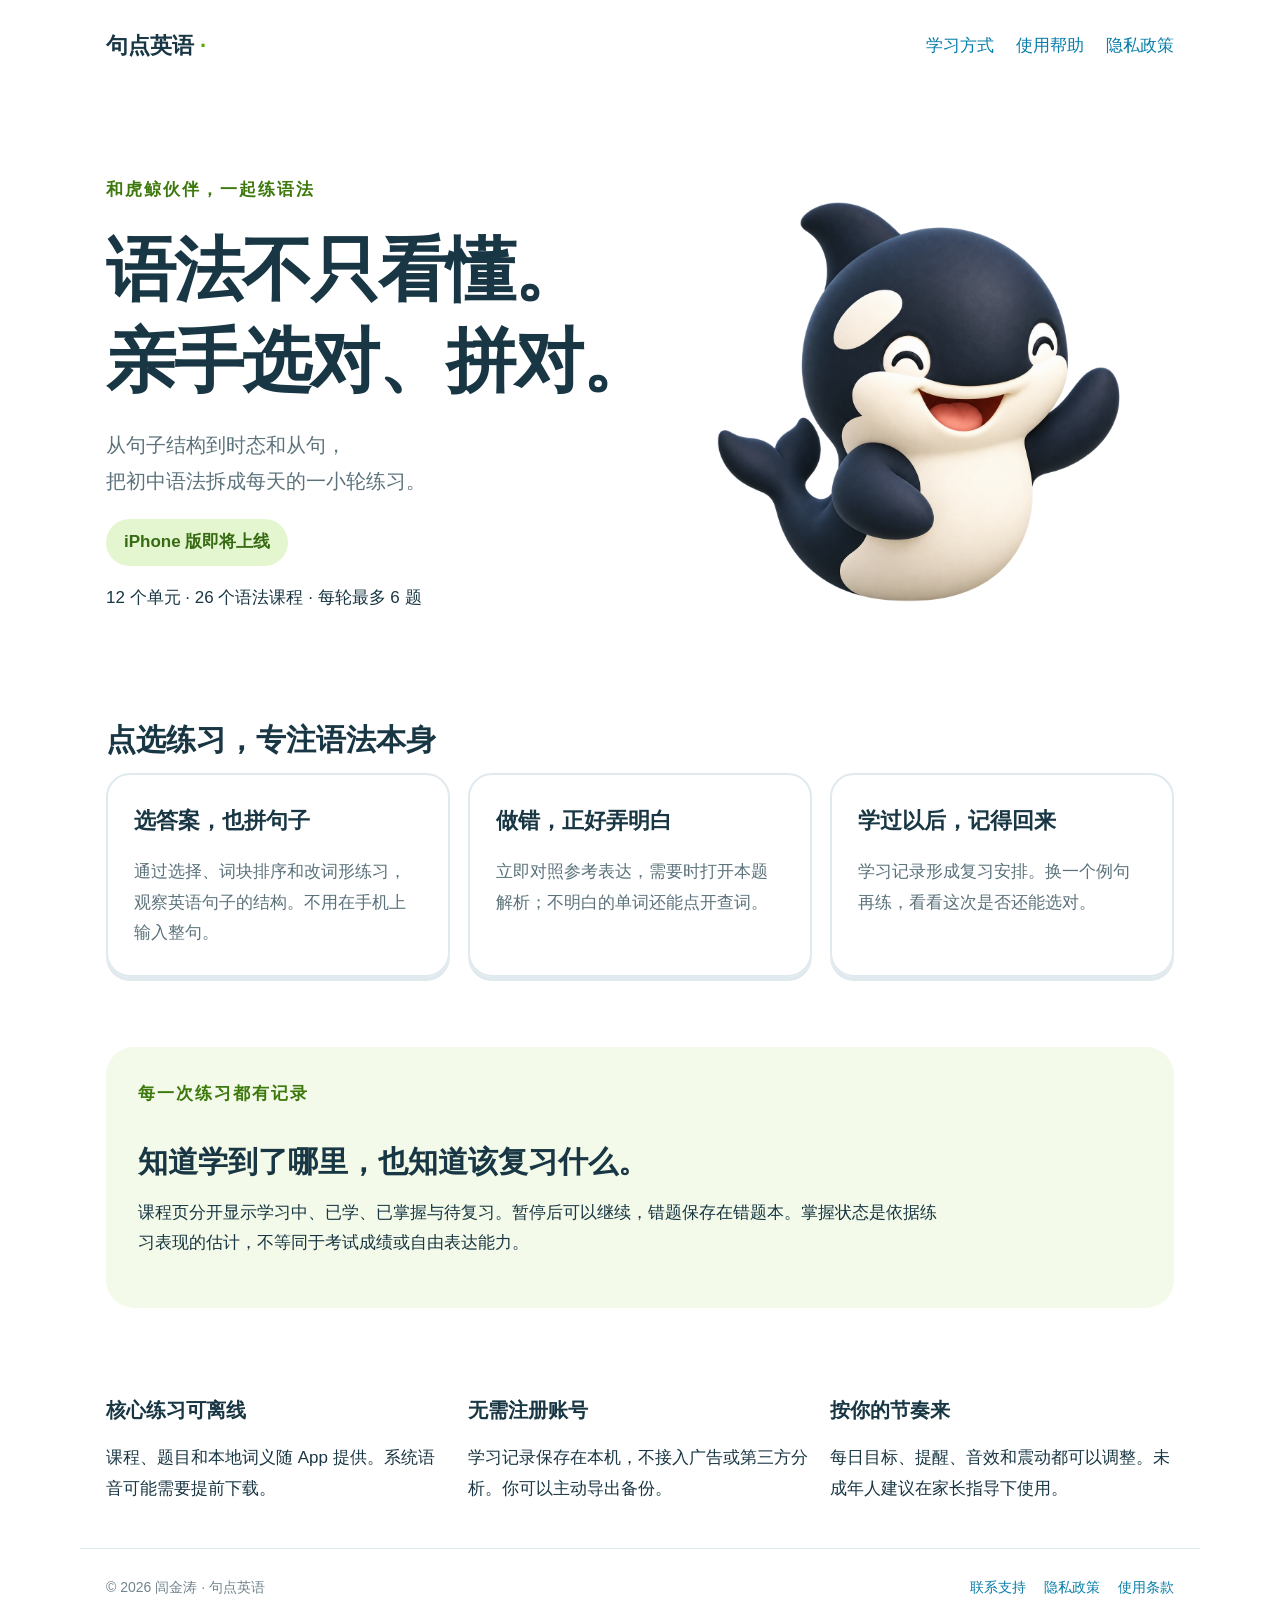
==== index.html @ d2ad1fc3 "feat: publish Judian English product, privacy and support site" ====
<!doctype html><html lang="zh-CN"><head><meta charset="utf-8"><meta name="viewport" content="width=device-width,initial-scale=1"><meta name="description" content="句点英语：面向初中阶段的英语语法点选练习，26 课、短轮练习、错题解析与间隔复习。"><title>一课一个语法，一点一点练会 · 句点英语</title><link rel="stylesheet" href="./assets/style.css"></head><body><header><a class="brand" href="./">句点英语<span style="color:#54aa08"> · </span></a><nav><a href="./#practice">学习方式</a><a href="./support/">使用帮助</a><a href="./privacy/">隐私政策</a></nav></header><main><section class="hero"><div><span class="eyebrow">和虎鲸伙伴，一起练语法</span><h1>语法不只看懂。<br>亲手选对、拼对。</h1><p class="lede">从句子结构到时态和从句，<br>把初中语法拆成每天的一小轮练习。</p><span class="badge">iPhone 版即将上线</span><p>12 个单元 · 26 个语法课程 · 每轮最多 6 题</p></div><img src="assets/welcome.png" alt="挥手的虎鲸学习伙伴" width="440" height="440"></section><section id="practice"><h2>点选练习，专注语法本身</h2><div class="grid"><article class="card"><b>选答案，也拼句子</b><p>通过选择、词块排序和改词形练习，观察英语句子的结构。不用在手机上输入整句。</p></article><article class="card"><b>做错，正好弄明白</b><p>立即对照参考表达，需要时打开本题解析；不明白的单词还能点开查词。</p></article><article class="card"><b>学过以后，记得回来</b><p>学习记录形成复习安排。换一个例句再练，看看这次是否还能选对。</p></article></div></section><section class="steps"><span class="eyebrow">每一次练习都有记录</span><h2>知道学到了哪里，也知道该复习什么。</h2><p>课程页分开显示学习中、已学、已掌握与待复习。暂停后可以继续，错题保存在错题本。掌握状态是依据练习表现的估计，不等同于考试成绩或自由表达能力。</p></section><div class="grid"><article><h3>核心练习可离线</h3><p>课程、题目和本地词义随 App 提供。系统语音可能需要提前下载。</p></article><article><h3>无需注册账号</h3><p>学习记录保存在本机，不接入广告或第三方分析。你可以主动导出备份。</p></article><article><h3>按你的节奏来</h3><p>每日目标、提醒、音效和震动都可以调整。未成年人建议在家长指导下使用。</p></article></div></main><footer><span>© 2026 闾金涛 · 句点英语</span><div class="links"><a href="./support/">联系支持</a><a href="./privacy/">隐私政策</a><a href="./terms/">使用条款</a></div></footer></body></html>
---- assets/style.css ----
*{box-sizing:border-box}body{margin:0;color:#183643;background:#fff;font:17px/1.8 -apple-system,BlinkMacSystemFont,"PingFang SC",sans-serif}a{color:#087da9;text-decoration:none}a:hover{text-decoration:underline}header,main,footer{max-width:1120px;margin:auto;padding:26px}header{display:flex;justify-content:space-between;align-items:center;gap:24px}nav{display:flex;gap:22px;flex-wrap:wrap}.brand{font-size:22px;font-weight:850;color:#183643}h1,h2,h3{line-height:1.3}h1{font-size:clamp(38px,6vw,70px);letter-spacing:-2px;margin:20px 0}h2{font-size:30px;margin:32px 0 14px}.hero{display:grid;grid-template-columns:1.15fr 1fr;align-items:center;gap:40px;min-height:570px}.hero img{width:100%;max-width:440px}.eyebrow{font-weight:800;color:#3d790c;letter-spacing:2px}.lede{color:#5b727b;font-size:20px}.badge{display:inline-block;background:#e4f6cf;color:#366b13;border-radius:100px;padding:8px 18px;font-weight:700}.grid{display:grid;grid-template-columns:repeat(3,1fr);gap:18px}.card{padding:26px;border:2px solid #e0e9ed;border-radius:24px;box-shadow:0 4px #e0e9ed}.card b{display:block;font-size:22px}.card p{margin-bottom:0;color:#5b727b}.article{max-width:800px;margin:24px auto 70px}.article h1{font-size:44px;letter-spacing:-1px}.article p,.article li{color:#405d69}.callout{padding:24px;background:#eef8fc;border-radius:20px}details{border-bottom:1px solid #dfe7eb;padding:20px 0}summary{cursor:pointer;font-weight:750}footer{border-top:1px solid #e0e9ed;display:flex;justify-content:space-between;gap:20px;flex-wrap:wrap;color:#72848d;font-size:14px}.links{display:flex;gap:18px;flex-wrap:wrap}.steps{margin:70px 0;background:#f3fae9;border-radius:28px;padding:32px}.steps p{max-width:800px}@media(max-width:700px){header{align-items:flex-start;gap:15px}nav{font-size:14px;gap:12px}.hero{grid-template-columns:1fr;gap:6px;min-height:0}.hero img{max-width:290px;justify-self:center}.grid{grid-template-columns:1fr}main,header,footer{padding:22px}.hero h1{margin-top:12px}.article h1{font-size:36px}}
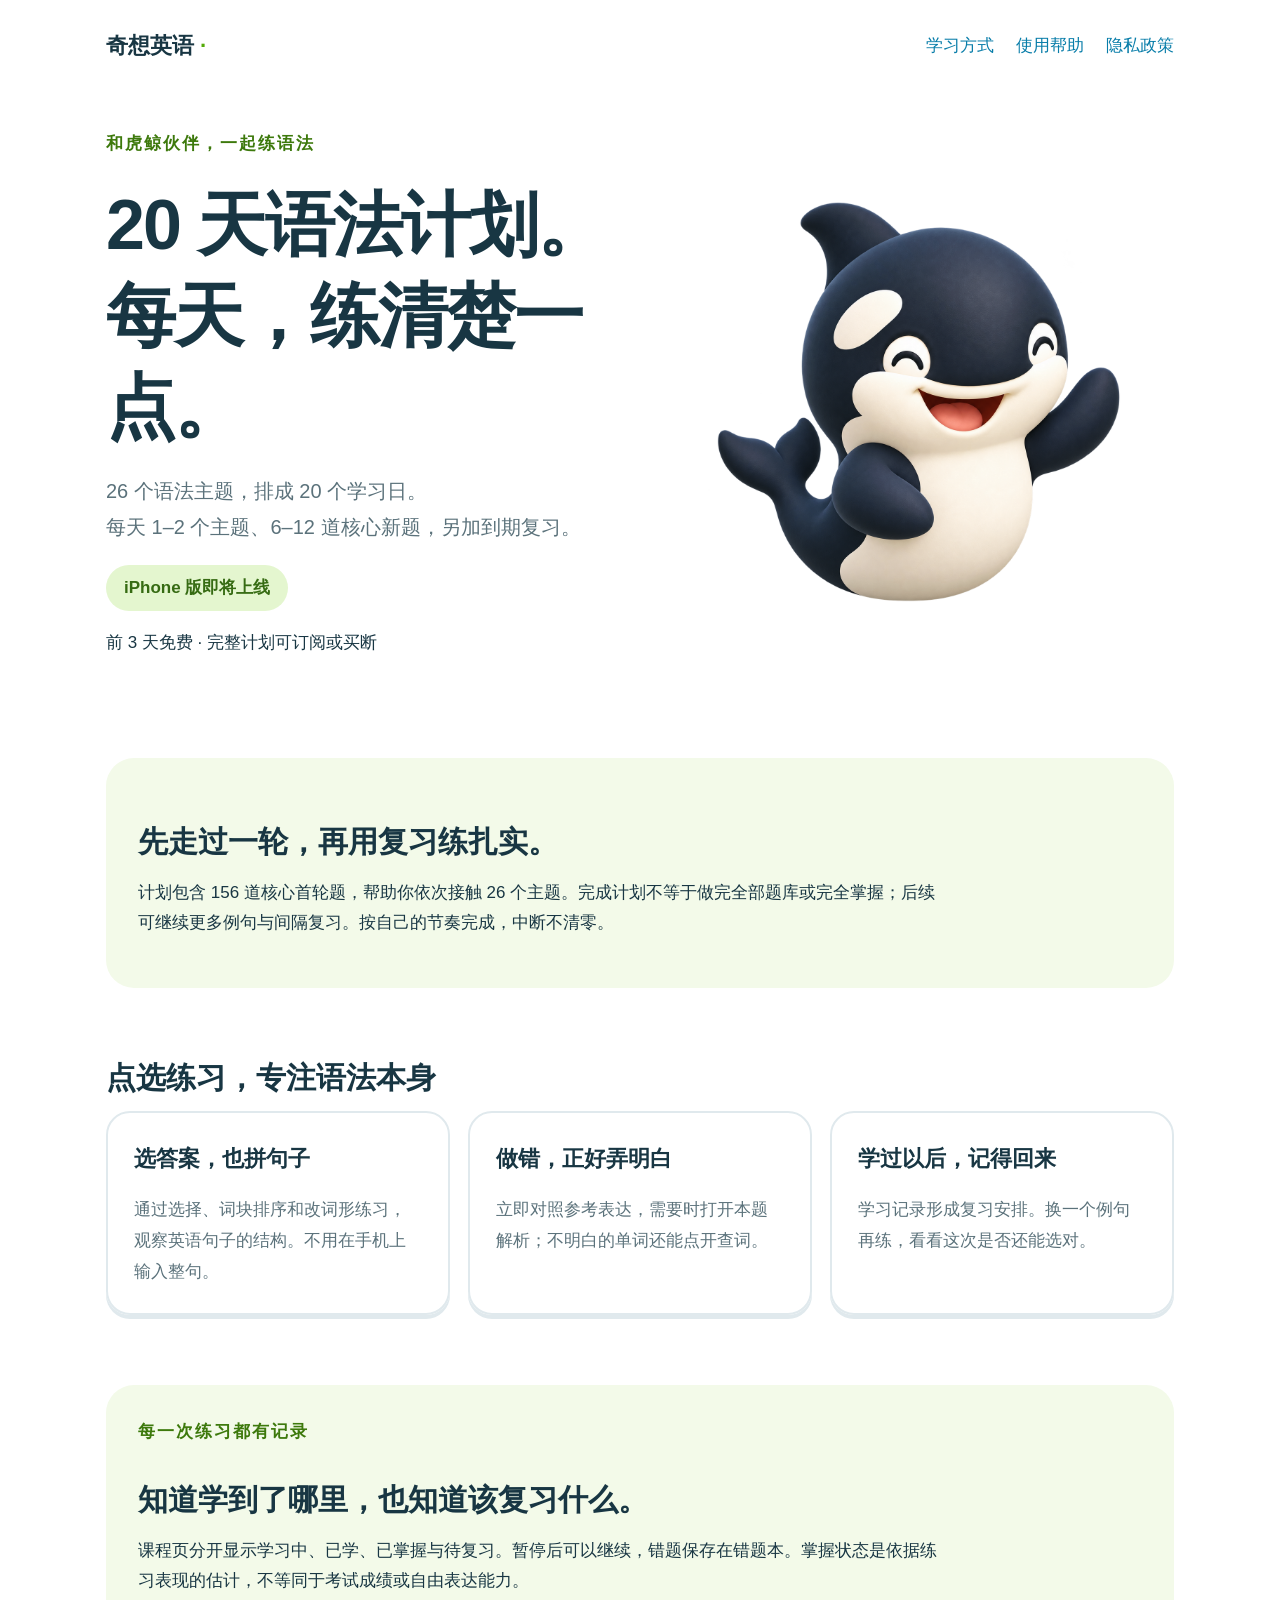
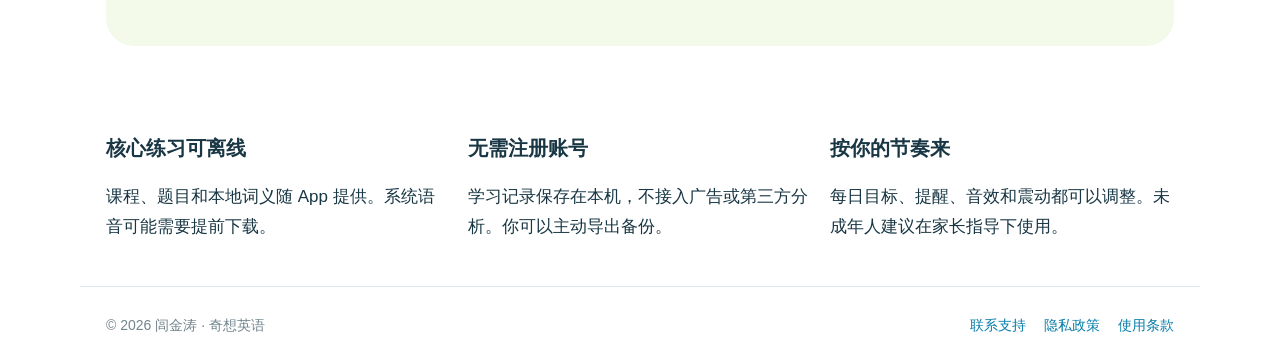
==== commit 1f3961b1: "feat: rename to Qixiang English with a 20-day grammar plan" ====
--- a/index.html
+++ b/index.html
@@ -1 +1 @@
-<!doctype html><html lang="zh-CN"><head><meta charset="utf-8"><meta name="viewport" content="width=device-width,initial-scale=1"><meta name="description" content="句点英语：面向初中阶段的英语语法点选练习，26 课、短轮练习、错题解析与间隔复习。"><title>一课一个语法，一点一点练会 · 句点英语</title><link rel="stylesheet" href="./assets/style.css"></head><body><header><a class="brand" href="./">句点英语<span style="color:#54aa08"> · </span></a><nav><a href="./#practice">学习方式</a><a href="./support/">使用帮助</a><a href="./privacy/">隐私政策</a></nav></header><main><section class="hero"><div><span class="eyebrow">和虎鲸伙伴，一起练语法</span><h1>语法不只看懂。<br>亲手选对、拼对。</h1><p class="lede">从句子结构到时态和从句，<br>把初中语法拆成每天的一小轮练习。</p><span class="badge">iPhone 版即将上线</span><p>12 个单元 · 26 个语法课程 · 每轮最多 6 题</p></div><img src="assets/welcome.png" alt="挥手的虎鲸学习伙伴" width="440" height="440"></section><section id="practice"><h2>点选练习，专注语法本身</h2><div class="grid"><article class="card"><b>选答案，也拼句子</b><p>通过选择、词块排序和改词形练习，观察英语句子的结构。不用在手机上输入整句。</p></article><article class="card"><b>做错，正好弄明白</b><p>立即对照参考表达，需要时打开本题解析；不明白的单词还能点开查词。</p></article><article class="card"><b>学过以后，记得回来</b><p>学习记录形成复习安排。换一个例句再练，看看这次是否还能选对。</p></article></div></section><section class="steps"><span class="eyebrow">每一次练习都有记录</span><h2>知道学到了哪里，也知道该复习什么。</h2><p>课程页分开显示学习中、已学、已掌握与待复习。暂停后可以继续，错题保存在错题本。掌握状态是依据练习表现的估计，不等同于考试成绩或自由表达能力。</p></section><div class="grid"><article><h3>核心练习可离线</h3><p>课程、题目和本地词义随 App 提供。系统语音可能需要提前下载。</p></article><article><h3>无需注册账号</h3><p>学习记录保存在本机，不接入广告或第三方分析。你可以主动导出备份。</p></article><article><h3>按你的节奏来</h3><p>每日目标、提醒、音效和震动都可以调整。未成年人建议在家长指导下使用。</p></article></div></main><footer><span>© 2026 闾金涛 · 句点英语</span><div class="links"><a href="./support/">联系支持</a><a href="./privacy/">隐私政策</a><a href="./terms/">使用条款</a></div></footer></body></html>+<!doctype html><html lang="zh-CN"><head><meta charset="utf-8"><meta name="viewport" content="width=device-width,initial-scale=1"><meta name="description" content="奇想英语：面向初中阶段的英语语法点选练习，26 课、短轮练习、错题解析与间隔复习。"><title>20 天语法计划，走过核心首轮 · 奇想英语</title><link rel="stylesheet" href="./assets/style.css"></head><body><header><a class="brand" href="./">奇想英语<span style="color:#54aa08"> · </span></a><nav><a href="./#practice">学习方式</a><a href="./support/">使用帮助</a><a href="./privacy/">隐私政策</a></nav></header><main><section class="hero"><div><span class="eyebrow">和虎鲸伙伴，一起练语法</span><h1>20 天语法计划。<br>每天，练清楚一点。</h1><p class="lede">26 个语法主题，排成 20 个学习日。<br>每天 1–2 个主题、6–12 道核心新题，另加到期复习。</p><span class="badge">iPhone 版即将上线</span><p>前 3 天免费 · 完整计划可订阅或买断</p></div><img src="assets/welcome.png" alt="挥手的虎鲸学习伙伴" width="440" height="440"></section><section class="steps"><h2>先走过一轮，再用复习练扎实。</h2><p>计划包含 156 道核心首轮题，帮助你依次接触 26 个主题。完成计划不等于做完全部题库或完全掌握；后续可继续更多例句与间隔复习。按自己的节奏完成，中断不清零。</p></section><section id="practice"><h2>点选练习，专注语法本身</h2><div class="grid"><article class="card"><b>选答案，也拼句子</b><p>通过选择、词块排序和改词形练习，观察英语句子的结构。不用在手机上输入整句。</p></article><article class="card"><b>做错，正好弄明白</b><p>立即对照参考表达，需要时打开本题解析；不明白的单词还能点开查词。</p></article><article class="card"><b>学过以后，记得回来</b><p>学习记录形成复习安排。换一个例句再练，看看这次是否还能选对。</p></article></div></section><section class="steps"><span class="eyebrow">每一次练习都有记录</span><h2>知道学到了哪里，也知道该复习什么。</h2><p>课程页分开显示学习中、已学、已掌握与待复习。暂停后可以继续，错题保存在错题本。掌握状态是依据练习表现的估计，不等同于考试成绩或自由表达能力。</p></section><div class="grid"><article><h3>核心练习可离线</h3><p>课程、题目和本地词义随 App 提供。系统语音可能需要提前下载。</p></article><article><h3>无需注册账号</h3><p>学习记录保存在本机，不接入广告或第三方分析。你可以主动导出备份。</p></article><article><h3>按你的节奏来</h3><p>每日目标、提醒、音效和震动都可以调整。未成年人建议在家长指导下使用。</p></article></div></main><footer><span>© 2026 闾金涛 · 奇想英语</span><div class="links"><a href="./support/">联系支持</a><a href="./privacy/">隐私政策</a><a href="./terms/">使用条款</a></div></footer></body></html>
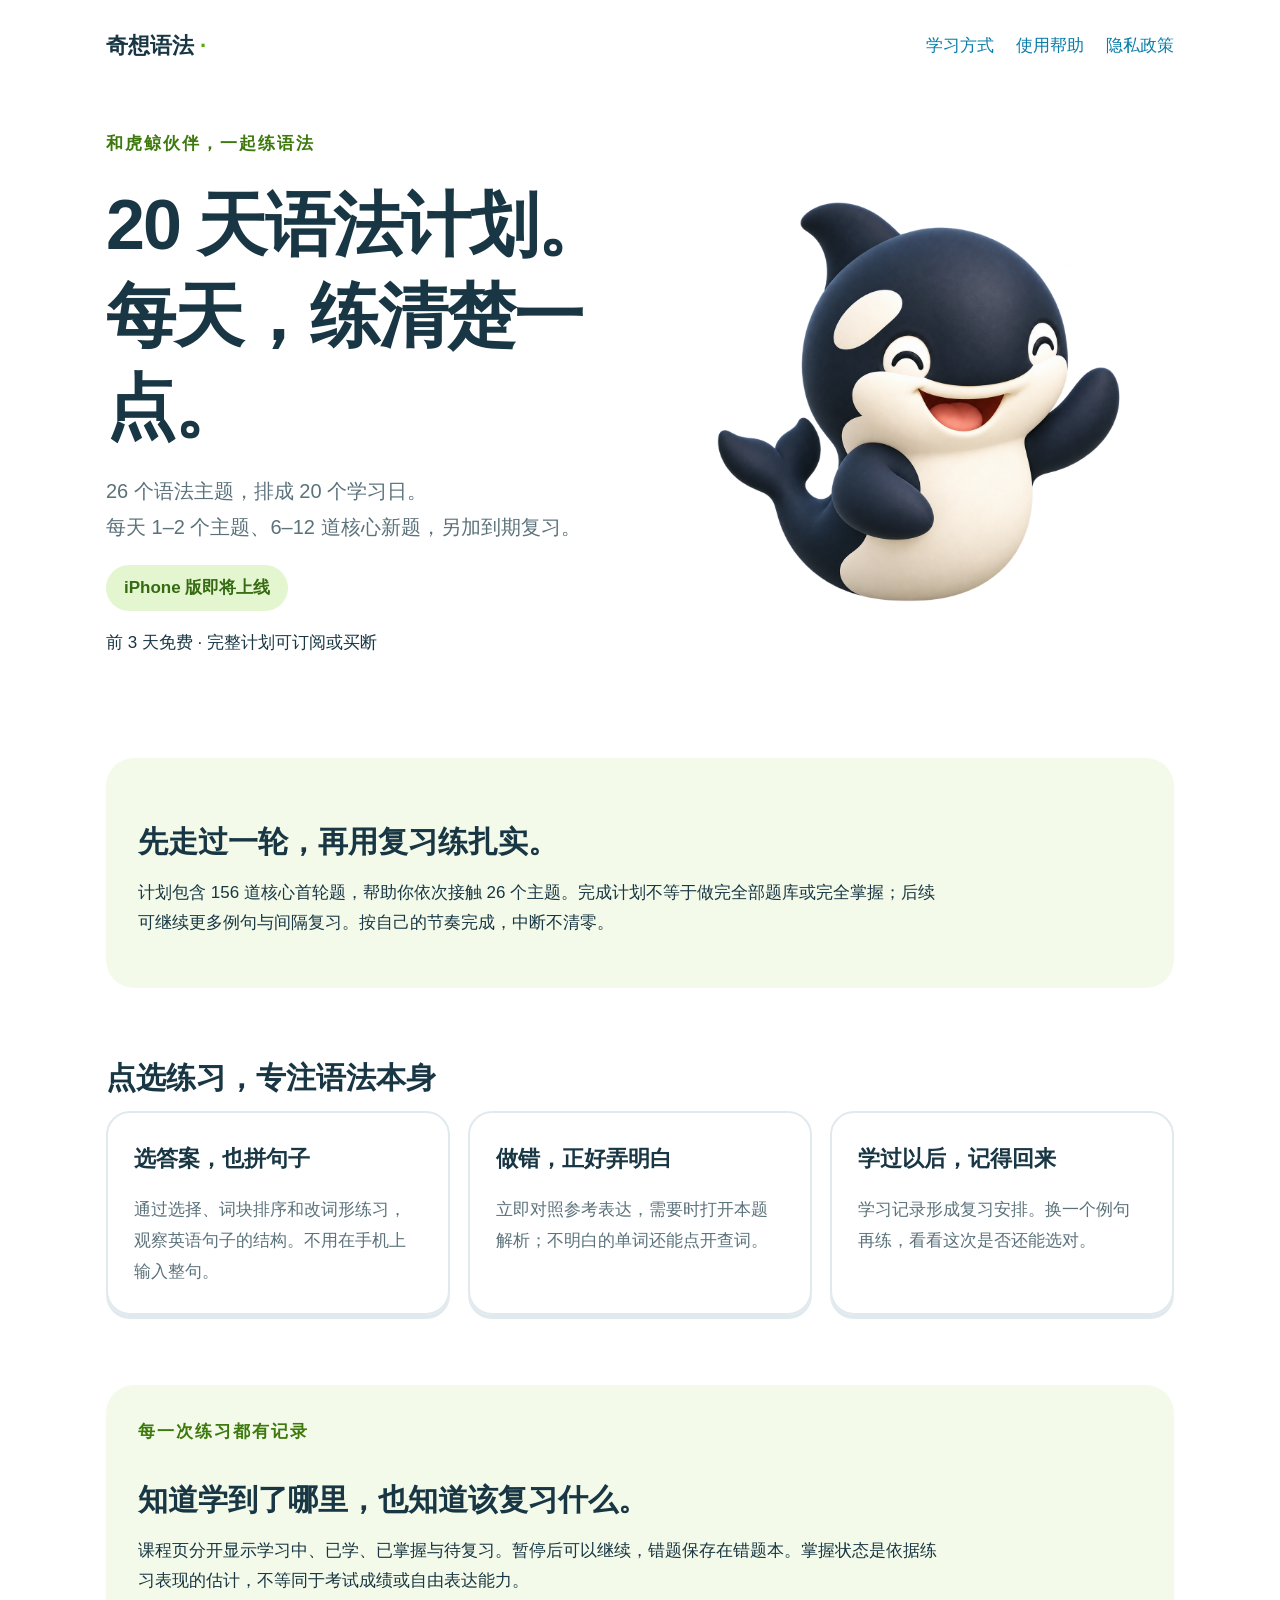
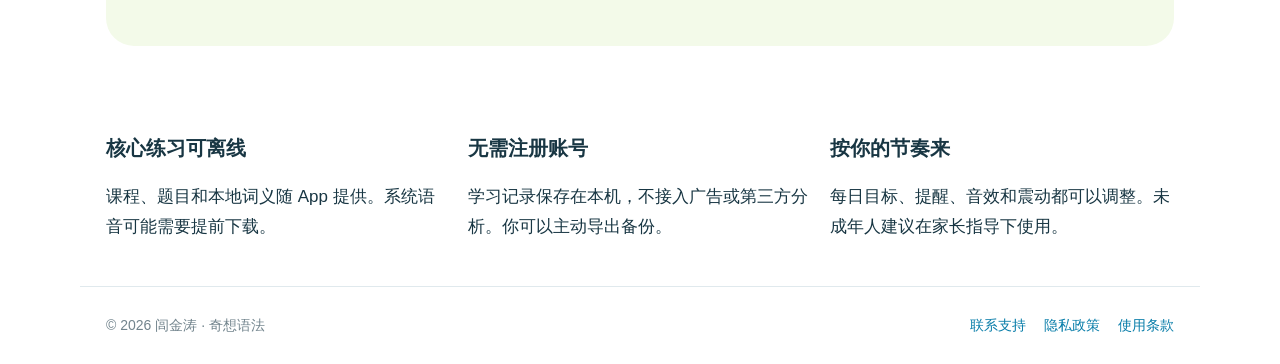
==== commit 1212630e: "fix: align public website with Qixiang Grammar name" ====
--- a/index.html
+++ b/index.html
@@ -1 +1 @@
-<!doctype html><html lang="zh-CN"><head><meta charset="utf-8"><meta name="viewport" content="width=device-width,initial-scale=1"><meta name="description" content="奇想英语：面向初中阶段的英语语法点选练习，26 课、短轮练习、错题解析与间隔复习。"><title>20 天语法计划，走过核心首轮 · 奇想英语</title><link rel="stylesheet" href="./assets/style.css"></head><body><header><a class="brand" href="./">奇想英语<span style="color:#54aa08"> · </span></a><nav><a href="./#practice">学习方式</a><a href="./support/">使用帮助</a><a href="./privacy/">隐私政策</a></nav></header><main><section class="hero"><div><span class="eyebrow">和虎鲸伙伴，一起练语法</span><h1>20 天语法计划。<br>每天，练清楚一点。</h1><p class="lede">26 个语法主题，排成 20 个学习日。<br>每天 1–2 个主题、6–12 道核心新题，另加到期复习。</p><span class="badge">iPhone 版即将上线</span><p>前 3 天免费 · 完整计划可订阅或买断</p></div><img src="assets/welcome.png" alt="挥手的虎鲸学习伙伴" width="440" height="440"></section><section class="steps"><h2>先走过一轮，再用复习练扎实。</h2><p>计划包含 156 道核心首轮题，帮助你依次接触 26 个主题。完成计划不等于做完全部题库或完全掌握；后续可继续更多例句与间隔复习。按自己的节奏完成，中断不清零。</p></section><section id="practice"><h2>点选练习，专注语法本身</h2><div class="grid"><article class="card"><b>选答案，也拼句子</b><p>通过选择、词块排序和改词形练习，观察英语句子的结构。不用在手机上输入整句。</p></article><article class="card"><b>做错，正好弄明白</b><p>立即对照参考表达，需要时打开本题解析；不明白的单词还能点开查词。</p></article><article class="card"><b>学过以后，记得回来</b><p>学习记录形成复习安排。换一个例句再练，看看这次是否还能选对。</p></article></div></section><section class="steps"><span class="eyebrow">每一次练习都有记录</span><h2>知道学到了哪里，也知道该复习什么。</h2><p>课程页分开显示学习中、已学、已掌握与待复习。暂停后可以继续，错题保存在错题本。掌握状态是依据练习表现的估计，不等同于考试成绩或自由表达能力。</p></section><div class="grid"><article><h3>核心练习可离线</h3><p>课程、题目和本地词义随 App 提供。系统语音可能需要提前下载。</p></article><article><h3>无需注册账号</h3><p>学习记录保存在本机，不接入广告或第三方分析。你可以主动导出备份。</p></article><article><h3>按你的节奏来</h3><p>每日目标、提醒、音效和震动都可以调整。未成年人建议在家长指导下使用。</p></article></div></main><footer><span>© 2026 闾金涛 · 奇想英语</span><div class="links"><a href="./support/">联系支持</a><a href="./privacy/">隐私政策</a><a href="./terms/">使用条款</a></div></footer></body></html>+<!doctype html><html lang="zh-CN"><head><meta charset="utf-8"><meta name="viewport" content="width=device-width,initial-scale=1"><meta name="description" content="奇想语法：面向初中阶段的英语语法点选练习，26 课、短轮练习、错题解析与间隔复习。"><title>20 天语法计划，走过核心首轮 · 奇想语法</title><link rel="stylesheet" href="./assets/style.css"></head><body><header><a class="brand" href="./">奇想语法<span style="color:#54aa08"> · </span></a><nav><a href="./#practice">学习方式</a><a href="./support/">使用帮助</a><a href="./privacy/">隐私政策</a></nav></header><main><section class="hero"><div><span class="eyebrow">和虎鲸伙伴，一起练语法</span><h1>20 天语法计划。<br>每天，练清楚一点。</h1><p class="lede">26 个语法主题，排成 20 个学习日。<br>每天 1–2 个主题、6–12 道核心新题，另加到期复习。</p><span class="badge">iPhone 版即将上线</span><p>前 3 天免费 · 完整计划可订阅或买断</p></div><img src="assets/welcome.png" alt="挥手的虎鲸学习伙伴" width="440" height="440"></section><section class="steps"><h2>先走过一轮，再用复习练扎实。</h2><p>计划包含 156 道核心首轮题，帮助你依次接触 26 个主题。完成计划不等于做完全部题库或完全掌握；后续可继续更多例句与间隔复习。按自己的节奏完成，中断不清零。</p></section><section id="practice"><h2>点选练习，专注语法本身</h2><div class="grid"><article class="card"><b>选答案，也拼句子</b><p>通过选择、词块排序和改词形练习，观察英语句子的结构。不用在手机上输入整句。</p></article><article class="card"><b>做错，正好弄明白</b><p>立即对照参考表达，需要时打开本题解析；不明白的单词还能点开查词。</p></article><article class="card"><b>学过以后，记得回来</b><p>学习记录形成复习安排。换一个例句再练，看看这次是否还能选对。</p></article></div></section><section class="steps"><span class="eyebrow">每一次练习都有记录</span><h2>知道学到了哪里，也知道该复习什么。</h2><p>课程页分开显示学习中、已学、已掌握与待复习。暂停后可以继续，错题保存在错题本。掌握状态是依据练习表现的估计，不等同于考试成绩或自由表达能力。</p></section><div class="grid"><article><h3>核心练习可离线</h3><p>课程、题目和本地词义随 App 提供。系统语音可能需要提前下载。</p></article><article><h3>无需注册账号</h3><p>学习记录保存在本机，不接入广告或第三方分析。你可以主动导出备份。</p></article><article><h3>按你的节奏来</h3><p>每日目标、提醒、音效和震动都可以调整。未成年人建议在家长指导下使用。</p></article></div></main><footer><span>© 2026 闾金涛 · 奇想语法</span><div class="links"><a href="./support/">联系支持</a><a href="./privacy/">隐私政策</a><a href="./terms/">使用条款</a></div></footer></body></html>
